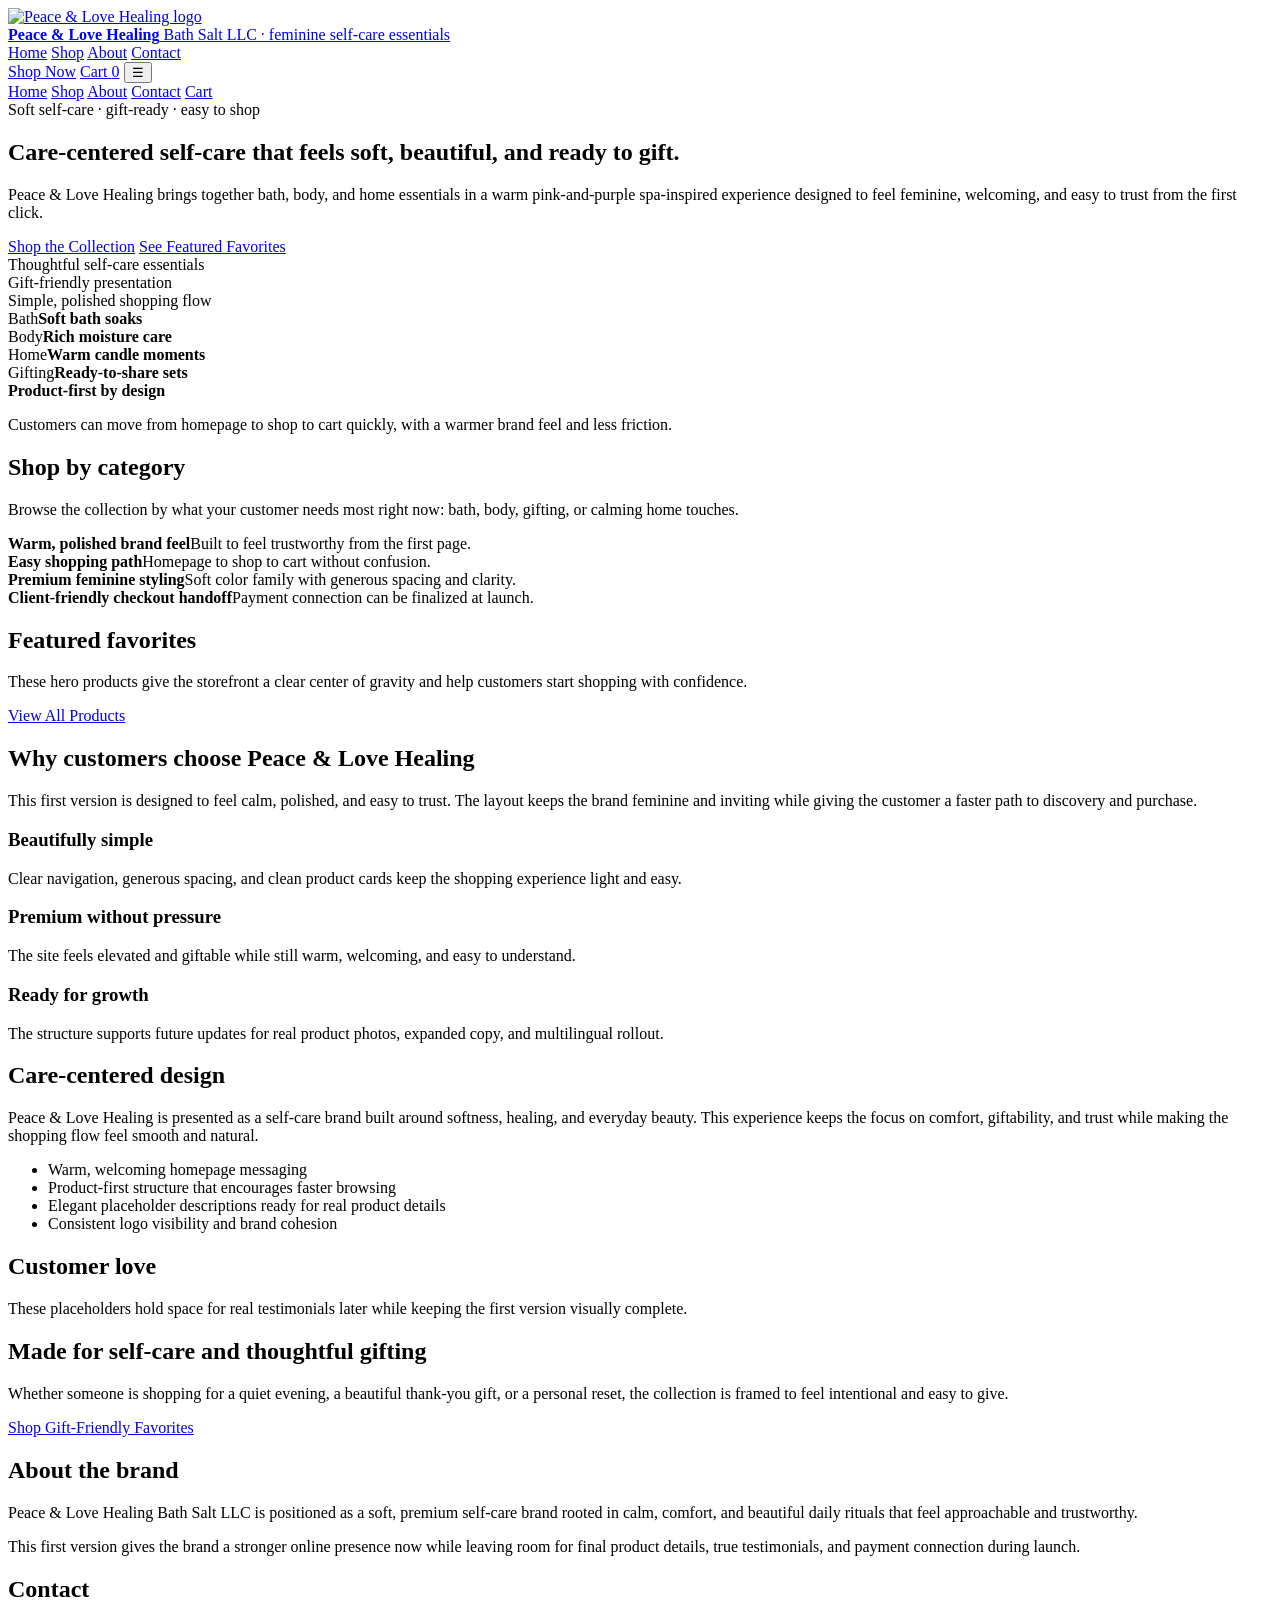
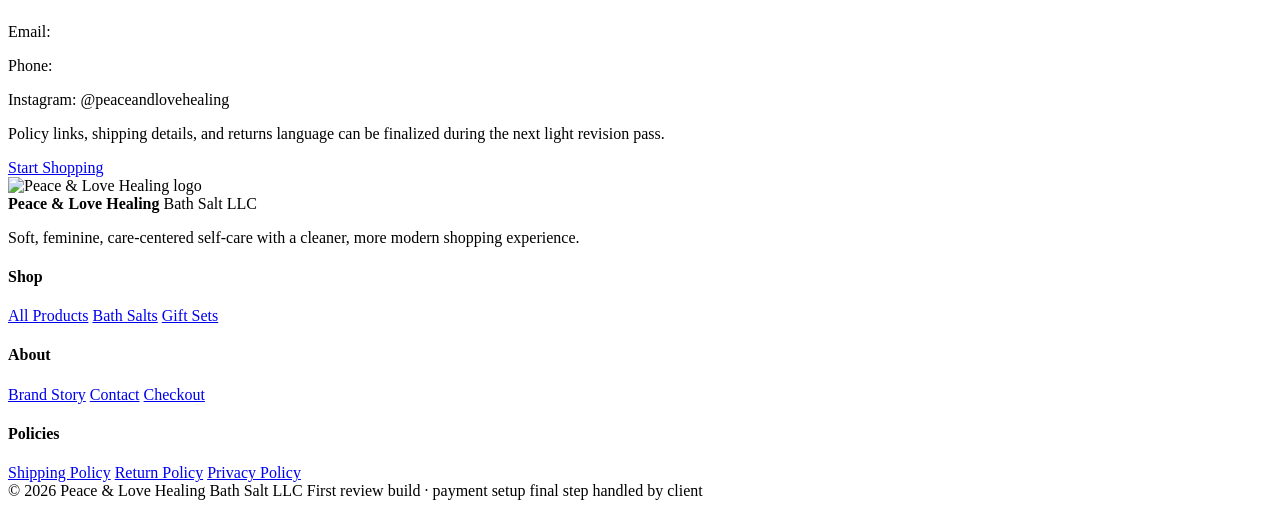
==== index.html @ 754fb855 "Add files via upload" ====
<!DOCTYPE html>
<html lang="en">
<head>
  <meta charset="UTF-8" />
  <meta name="viewport" content="width=device-width, initial-scale=1.0" />
  <title>Peace & Love Healing Bath Salt LLC</title>
  <meta name="description" content="Peace & Love Healing Bath Salt LLC offers soft, feminine self-care essentials with a premium spa-inspired shopping experience." />
  <link rel="stylesheet" href="assets/styles.css" />
</head>
<body>
  <header class="site-header">
    <div class="container">
      <div class="nav-row">
        <a class="brand" href="index.html" aria-label="Peace & Love Healing home">
          <div class="brand-mark"><img src="assets/logo.svg" alt="Peace & Love Healing logo" /></div>
          <div class="brand-copy">
            <strong>Peace & Love Healing</strong>
            <span>Bath Salt LLC · feminine self-care essentials</span>
          </div>
        </a>
        <nav class="main-nav" aria-label="Primary">
          <a class="active" href="index.html">Home</a>
          <a href="shop.html">Shop</a>
          <a href="#about">About</a>
          <a href="#contact">Contact</a>
        </nav>
        <div class="header-actions">
          <a class="btn btn-secondary" href="shop.html">Shop Now</a>
          <a class="btn btn-primary cart-pill" href="cart.html">Cart <span class="cart-count" data-cart-count>0</span></a>
          <button class="mobile-nav-toggle" data-mobile-toggle aria-label="Open menu">☰</button>
        </div>
      </div>
      <div class="mobile-sheet" data-mobile-sheet>
        <a href="index.html">Home</a>
        <a href="shop.html">Shop</a>
        <a href="#about">About</a>
        <a href="#contact">Contact</a>
        <a href="cart.html">Cart</a>
      </div>
    </div>
  </header>

  <main>
    <section class="hero">
      <div class="container hero-shell">
        <div class="hero-copy">
          <div class="eyebrow">Soft self-care · gift-ready · easy to shop</div>
          <h1>Care-centered self-care that feels soft, beautiful, and ready to gift.</h1>
          <p class="lead">Peace & Love Healing brings together bath, body, and home essentials in a warm pink-and-purple spa-inspired experience designed to feel feminine, welcoming, and easy to trust from the first click.</p>
          <div class="hero-actions">
            <a class="btn btn-primary" href="shop.html">Shop the Collection</a>
            <a class="btn btn-secondary" href="#featured">See Featured Favorites</a>
          </div>
          <div class="trust-row">
            <div class="trust-chip">Thoughtful self-care essentials</div>
            <div class="trust-chip">Gift-friendly presentation</div>
            <div class="trust-chip">Simple, polished shopping flow</div>
          </div>
        </div>
        <div class="hero-card">
          <div class="hero-visual">
            <div class="hero-grid">
              <div class="hero-mini"><span>Bath</span><strong>Soft bath soaks</strong></div>
              <div class="hero-mini"><span>Body</span><strong>Rich moisture care</strong></div>
              <div class="hero-mini"><span>Home</span><strong>Warm candle moments</strong></div>
              <div class="hero-mini"><span>Gifting</span><strong>Ready-to-share sets</strong></div>
            </div>
            <div class="floating-card">
              <strong>Product-first by design</strong>
              <p>Customers can move from homepage to shop to cart quickly, with a warmer brand feel and less friction.</p>
            </div>
          </div>
        </div>
      </div>
    </section>

    <section class="section">
      <div class="container">
        <div class="section-head">
          <div>
            <h2>Shop by category</h2>
            <p>Browse the collection by what your customer needs most right now: bath, body, gifting, or calming home touches.</p>
          </div>
        </div>
        <div class="category-grid" data-category-grid></div>
      </div>
    </section>

    <section class="strip">
      <div class="container strip-shell">
        <div class="strip-item"><strong>Warm, polished brand feel</strong><span>Built to feel trustworthy from the first page.</span></div>
        <div class="strip-item"><strong>Easy shopping path</strong><span>Homepage to shop to cart without confusion.</span></div>
        <div class="strip-item"><strong>Premium feminine styling</strong><span>Soft color family with generous spacing and clarity.</span></div>
        <div class="strip-item"><strong>Client-friendly checkout handoff</strong><span>Payment connection can be finalized at launch.</span></div>
      </div>
    </section>

    <section class="section" id="featured">
      <div class="container">
        <div class="section-head">
          <div>
            <h2>Featured favorites</h2>
            <p>These hero products give the storefront a clear center of gravity and help customers start shopping with confidence.</p>
          </div>
          <a class="btn btn-secondary" href="shop.html">View All Products</a>
        </div>
        <div class="product-grid" data-featured-products></div>
      </div>
    </section>

    <section class="section">
      <div class="container info-grid">
        <article class="panel card">
          <h2>Why customers choose Peace & Love Healing</h2>
          <p>This first version is designed to feel calm, polished, and easy to trust. The layout keeps the brand feminine and inviting while giving the customer a faster path to discovery and purchase.</p>
          <div class="value-grid">
            <div class="value-card card">
              <h3>Beautifully simple</h3>
              <p>Clear navigation, generous spacing, and clean product cards keep the shopping experience light and easy.</p>
            </div>
            <div class="value-card card">
              <h3>Premium without pressure</h3>
              <p>The site feels elevated and giftable while still warm, welcoming, and easy to understand.</p>
            </div>
            <div class="value-card card">
              <h3>Ready for growth</h3>
              <p>The structure supports future updates for real product photos, expanded copy, and multilingual rollout.</p>
            </div>
          </div>
        </article>
        <article class="panel card" id="about">
          <h2>Care-centered design</h2>
          <p>Peace & Love Healing is presented as a self-care brand built around softness, healing, and everyday beauty. This experience keeps the focus on comfort, giftability, and trust while making the shopping flow feel smooth and natural.</p>
          <ul class="list-clean">
            <li>Warm, welcoming homepage messaging</li>
            <li>Product-first structure that encourages faster browsing</li>
            <li>Elegant placeholder descriptions ready for real product details</li>
            <li>Consistent logo visibility and brand cohesion</li>
          </ul>
        </article>
      </div>
    </section>

    <section class="section">
      <div class="container">
        <div class="section-head">
          <div>
            <h2>Customer love</h2>
            <p>These placeholders hold space for real testimonials later while keeping the first version visually complete.</p>
          </div>
        </div>
        <div class="testimonial-grid" data-testimonials></div>
      </div>
    </section>

    <section class="section">
      <div class="container">
        <div class="gift-banner">
          <div>
            <h2>Made for self-care and thoughtful gifting</h2>
            <p class="footer-note">Whether someone is shopping for a quiet evening, a beautiful thank-you gift, or a personal reset, the collection is framed to feel intentional and easy to give.</p>
          </div>
          <a class="btn btn-primary" href="shop.html">Shop Gift-Friendly Favorites</a>
        </div>
      </div>
    </section>

    <section class="section" id="contact">
      <div class="container info-grid">
        <article class="panel card">
          <h2>About the brand</h2>
          <p>Peace & Love Healing Bath Salt LLC is positioned as a soft, premium self-care brand rooted in calm, comfort, and beautiful daily rituals that feel approachable and trustworthy.</p>
          <p>This first version gives the brand a stronger online presence now while leaving room for final product details, true testimonials, and payment connection during launch.</p>
        </article>
        <article class="panel card">
          <h2>Contact</h2>
          <p>Email: <span data-brand-email></span></p>
          <p>Phone: <span data-brand-phone></span></p>
          <p>Instagram: @peaceandlovehealing</p>
          <p class="policy-note">Policy links, shipping details, and returns language can be finalized during the next light revision pass.</p>
          <a class="btn btn-primary" href="shop.html">Start Shopping</a>
        </article>
      </div>
    </section>
  </main>

  <footer class="footer">
    <div class="container">
      <div class="footer-grid">
        <div class="brand-wrap">
          <div class="brand" style="margin-bottom:14px;">
            <div class="brand-mark"><img src="assets/logo.svg" alt="Peace & Love Healing logo" /></div>
            <div class="brand-copy">
              <strong>Peace & Love Healing</strong>
              <span>Bath Salt LLC</span>
            </div>
          </div>
          <p class="footer-note">Soft, feminine, care-centered self-care with a cleaner, more modern shopping experience.</p>
        </div>
        <div>
          <h4>Shop</h4>
          <a href="shop.html">All Products</a>
          <a href="shop.html?category=bath-salts">Bath Salts</a>
          <a href="shop.html?category=gift-sets">Gift Sets</a>
        </div>
        <div>
          <h4>About</h4>
          <a href="#about">Brand Story</a>
          <a href="#contact">Contact</a>
          <a href="checkout.html">Checkout</a>
        </div>
        <div>
          <h4>Policies</h4>
          <a href="#">Shipping Policy</a>
          <a href="#">Return Policy</a>
          <a href="#">Privacy Policy</a>
        </div>
      </div>
      <div class="footer-bottom">
        <span>© 2026 Peace & Love Healing Bath Salt LLC</span>
        <span>First review build · payment setup final step handled by client</span>
      </div>
    </div>
  </footer>

  <script src="assets/data.js"></script>
  <script src="assets/app.js"></script>
</body>
</html>
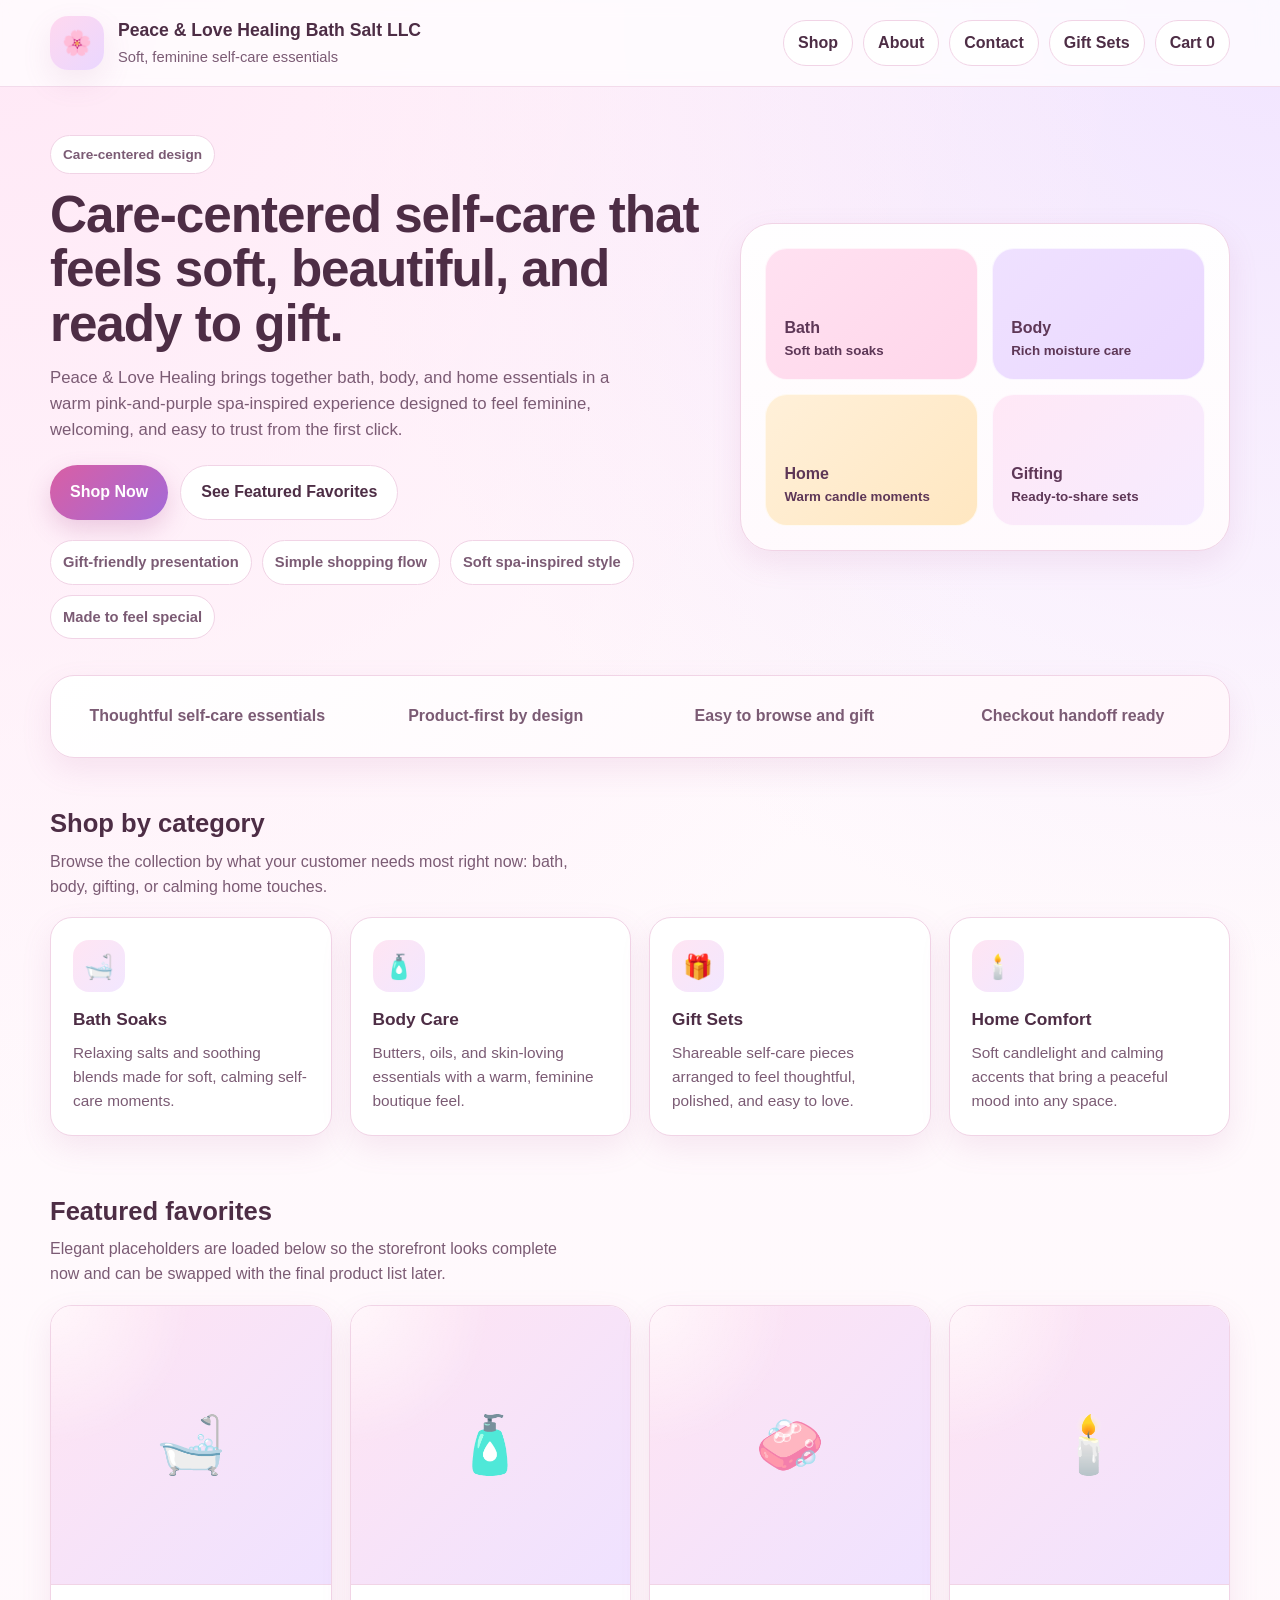
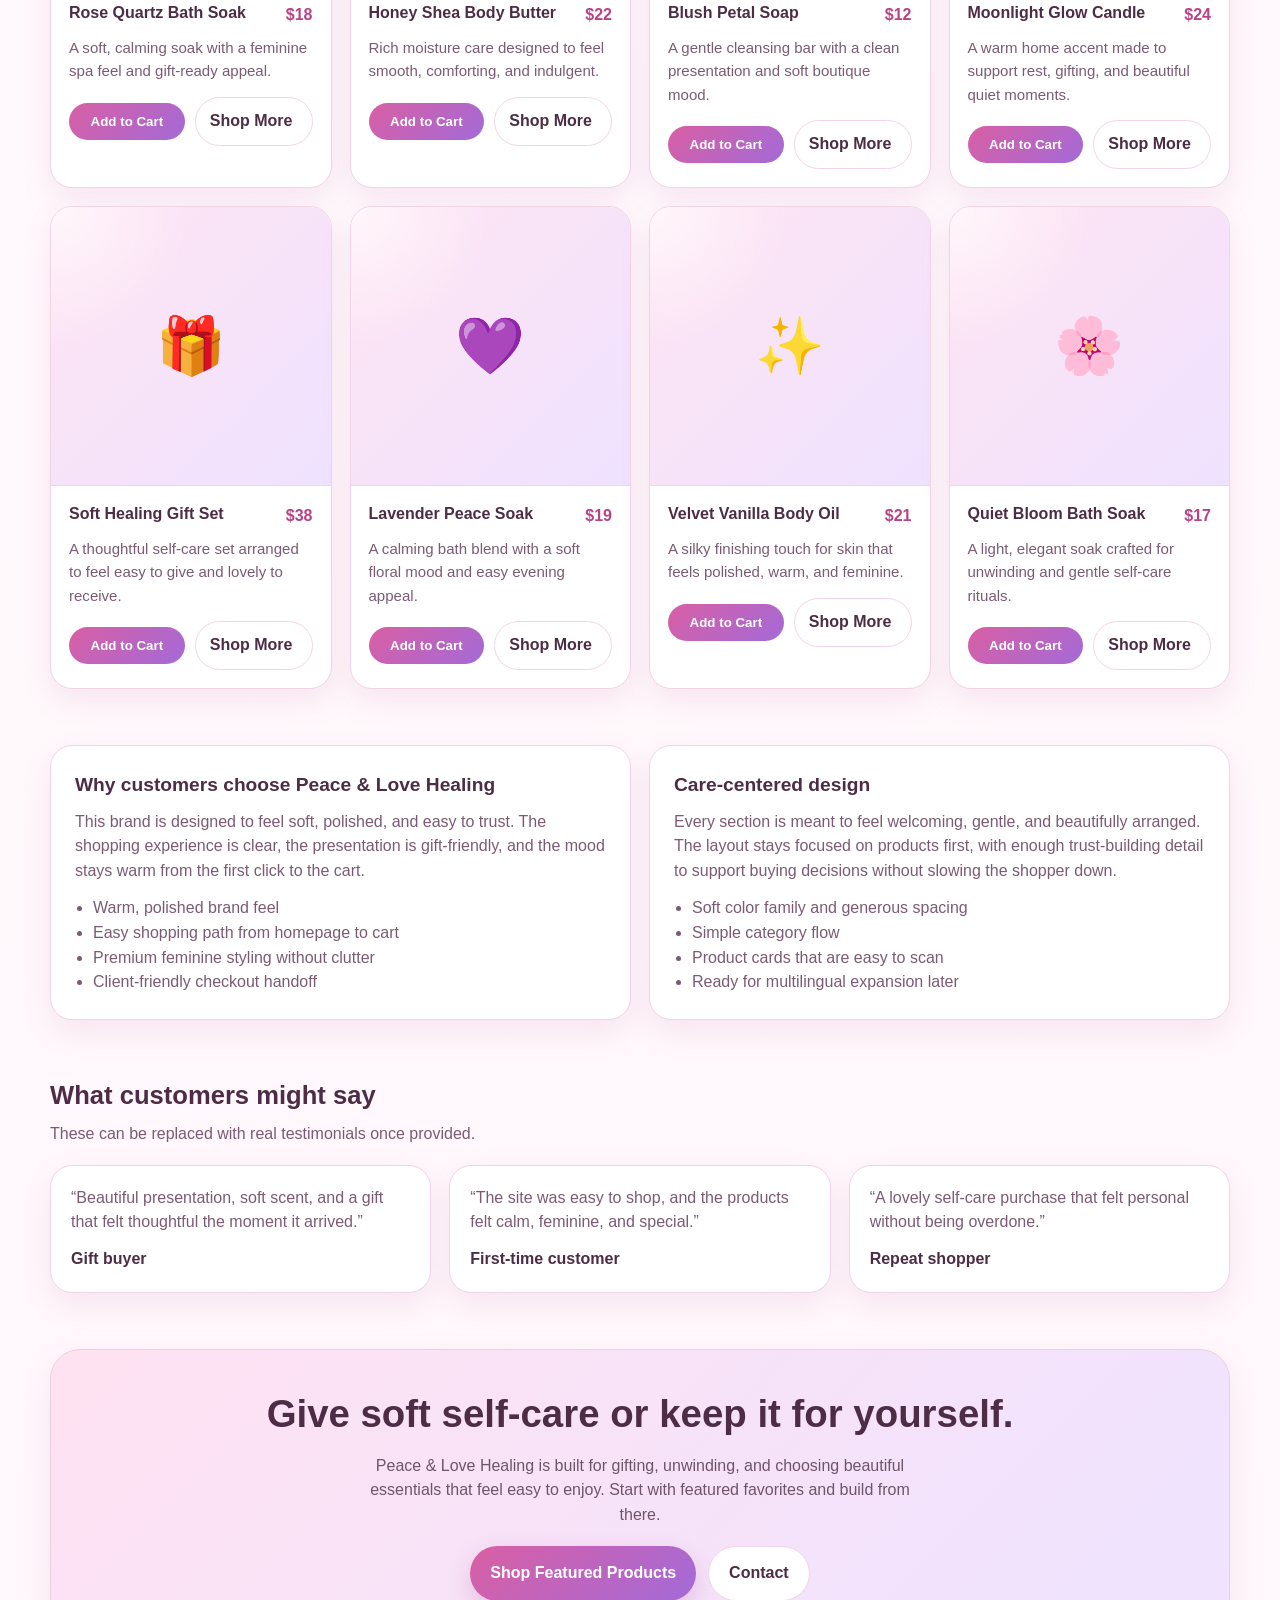
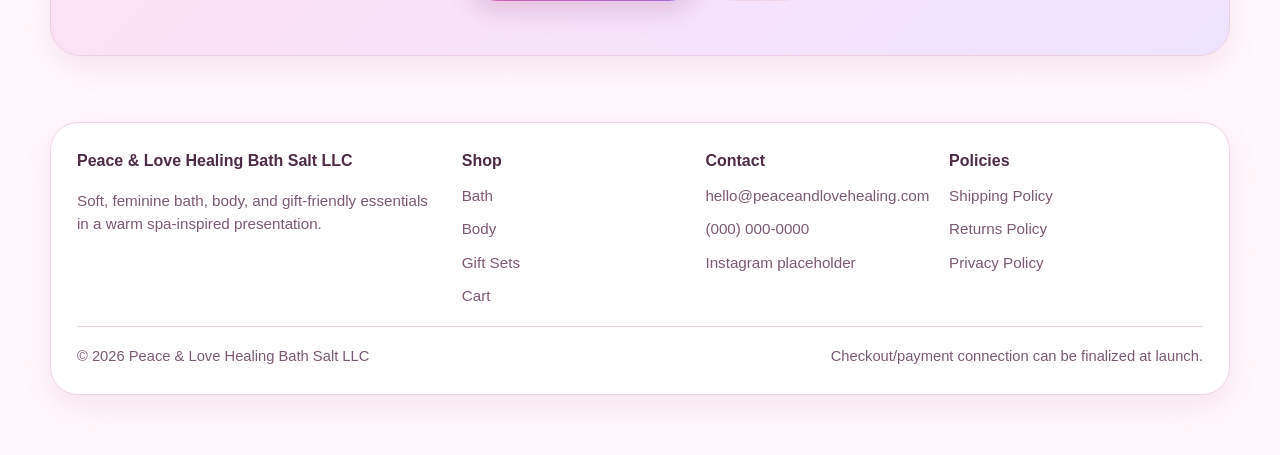
==== commit d82dc497: "Update index.html" ====
--- a/index.html
+++ b/index.html
@@ -4,77 +4,650 @@
   <meta charset="UTF-8" />
   <meta name="viewport" content="width=device-width, initial-scale=1.0" />
   <title>Peace & Love Healing Bath Salt LLC</title>
-  <meta name="description" content="Peace & Love Healing Bath Salt LLC offers soft, feminine self-care essentials with a premium spa-inspired shopping experience." />
-  <link rel="stylesheet" href="assets/styles.css" />
+  <style>
+    :root{
+      --bg:#fff7fb;
+      --bg-soft:#fff0f8;
+      --card:#ffffff;
+      --text:#4d2d45;
+      --muted:#7b5b74;
+      --primary:#d95fa4;
+      --primary-dark:#b84284;
+      --accent:#a36ad8;
+      --border:#f1d4e6;
+      --shadow:0 12px 30px rgba(183, 96, 156, .12);
+      --radius:22px;
+      --max:1180px;
+    }
+
+    *{box-sizing:border-box}
+    html{scroll-behavior:smooth}
+    body{
+      margin:0;
+      font-family:Arial, Helvetica, sans-serif;
+      color:var(--text);
+      background:
+        radial-gradient(circle at top left, #ffe8f6 0, transparent 30%),
+        radial-gradient(circle at top right, #f1e4ff 0, transparent 25%),
+        linear-gradient(180deg, #fffafd 0%, #fff7fb 100%);
+      line-height:1.55;
+    }
+
+    a{text-decoration:none;color:inherit}
+    img{max-width:100%;display:block}
+
+    .container{
+      width:min(var(--max), calc(100% - 32px));
+      margin:0 auto;
+    }
+
+    .topbar{
+      background:rgba(255,255,255,.72);
+      backdrop-filter:blur(10px);
+      border-bottom:1px solid rgba(241,212,230,.8);
+      position:sticky;
+      top:0;
+      z-index:50;
+    }
+
+    .nav{
+      display:flex;
+      align-items:center;
+      justify-content:space-between;
+      gap:16px;
+      padding:16px 0;
+    }
+
+    .brand{
+      display:flex;
+      align-items:center;
+      gap:14px;
+      min-width:0;
+    }
+
+    .brand-mark{
+      width:54px;
+      height:54px;
+      border-radius:18px;
+      background:linear-gradient(135deg, #ffd8ef, #ead7ff);
+      display:grid;
+      place-items:center;
+      box-shadow:var(--shadow);
+      font-size:24px;
+    }
+
+    .brand-text{
+      min-width:0;
+    }
+
+    .brand-title{
+      margin:0;
+      font-size:1.1rem;
+      font-weight:700;
+    }
+
+    .brand-sub{
+      margin:2px 0 0;
+      color:var(--muted);
+      font-size:.92rem;
+    }
+
+    .nav-links{
+      display:flex;
+      align-items:center;
+      gap:10px;
+      flex-wrap:wrap;
+    }
+
+    .nav-links a, .cart-pill{
+      padding:10px 14px;
+      border-radius:999px;
+      background:#fff;
+      border:1px solid var(--border);
+      font-weight:600;
+      color:var(--text);
+    }
+
+    .cart-pill{
+      background:linear-gradient(135deg, #ffe6f4, #f2e7ff);
+      border-color:#e8c6dd;
+    }
+
+    .hero{
+      padding:48px 0 18px;
+    }
+
+    .hero-grid{
+      display:grid;
+      grid-template-columns:1.15fr .85fr;
+      gap:28px;
+      align-items:center;
+    }
+
+    .eyebrow{
+      display:inline-block;
+      padding:8px 12px;
+      border-radius:999px;
+      background:#fff;
+      border:1px solid var(--border);
+      color:var(--muted);
+      font-weight:700;
+      font-size:.85rem;
+      margin-bottom:14px;
+    }
+
+    h1{
+      margin:0 0 14px;
+      font-size:clamp(2rem, 4vw, 4rem);
+      line-height:1.06;
+      letter-spacing:-.02em;
+    }
+
+    .hero p{
+      margin:0 0 22px;
+      font-size:1.05rem;
+      color:var(--muted);
+      max-width:60ch;
+    }
+
+    .cta-row{
+      display:flex;
+      gap:12px;
+      flex-wrap:wrap;
+      margin-bottom:20px;
+    }
+
+    .btn{
+      display:inline-flex;
+      align-items:center;
+      justify-content:center;
+      gap:8px;
+      padding:14px 20px;
+      border-radius:999px;
+      font-weight:700;
+      cursor:pointer;
+      border:none;
+    }
+
+    .btn-primary{
+      background:linear-gradient(135deg, var(--primary), var(--accent));
+      color:#fff;
+      box-shadow:0 10px 24px rgba(175, 81, 145, .24);
+    }
+
+    .btn-secondary{
+      background:#fff;
+      border:1px solid var(--border);
+      color:var(--text);
+    }
+
+    .trust-row{
+      display:flex;
+      gap:10px;
+      flex-wrap:wrap;
+    }
+
+    .trust-chip{
+      background:#fff;
+      border:1px solid var(--border);
+      color:var(--muted);
+      padding:10px 12px;
+      border-radius:999px;
+      font-size:.92rem;
+      font-weight:600;
+    }
+
+    .hero-card{
+      background:linear-gradient(180deg, rgba(255,255,255,.96), rgba(255,250,253,.96));
+      border:1px solid var(--border);
+      border-radius:32px;
+      box-shadow:var(--shadow);
+      padding:24px;
+    }
+
+    .mini-grid{
+      display:grid;
+      grid-template-columns:1fr 1fr;
+      gap:14px;
+    }
+
+    .mini-tile{
+      border-radius:22px;
+      padding:18px;
+      min-height:132px;
+      display:flex;
+      flex-direction:column;
+      justify-content:flex-end;
+      color:#5e3757;
+      font-weight:700;
+      border:1px solid rgba(255,255,255,.7);
+    }
+
+    .tile-1{background:linear-gradient(135deg, #ffe1f1, #ffd6ea)}
+    .tile-2{background:linear-gradient(135deg, #efe1ff, #ead8ff)}
+    .tile-3{background:linear-gradient(135deg, #fff0d9, #ffe7c1)}
+    .tile-4{background:linear-gradient(135deg, #ffe8f6, #f6ebff)}
+
+    section{
+      padding:28px 0;
+    }
+
+    .section-head{
+      display:flex;
+      align-items:end;
+      justify-content:space-between;
+      gap:16px;
+      margin-bottom:18px;
+    }
+
+    .section-head h2{
+      margin:0;
+      font-size:clamp(1.5rem, 2vw, 2.15rem);
+    }
+
+    .section-head p{
+      margin:6px 0 0;
+      color:var(--muted);
+      max-width:60ch;
+    }
+
+    .category-grid,
+    .product-grid,
+    .testimonial-grid,
+    .footer-grid{
+      display:grid;
+      gap:18px;
+    }
+
+    .category-grid{
+      grid-template-columns:repeat(4,1fr);
+    }
+
+    .cat-card,
+    .product-card,
+    .info-card,
+    .testimonial{
+      background:var(--card);
+      border:1px solid var(--border);
+      border-radius:var(--radius);
+      box-shadow:var(--shadow);
+    }
+
+    .cat-card{
+      padding:22px;
+    }
+
+    .cat-icon{
+      width:52px;
+      height:52px;
+      display:grid;
+      place-items:center;
+      border-radius:16px;
+      margin-bottom:14px;
+      font-size:24px;
+      background:linear-gradient(135deg, #ffe5f3, #f2e7ff);
+    }
+
+    .cat-card h3{
+      margin:0 0 8px;
+      font-size:1.08rem;
+    }
+
+    .cat-card p{
+      margin:0;
+      color:var(--muted);
+      font-size:.96rem;
+    }
+
+    .product-grid{
+      grid-template-columns:repeat(4,1fr);
+    }
+
+    .product-card{
+      overflow:hidden;
+    }
+
+    .product-image{
+      aspect-ratio:1/1;
+      display:grid;
+      place-items:center;
+      font-size:56px;
+      background:
+        radial-gradient(circle at top left, rgba(255,255,255,.7), transparent 35%),
+        linear-gradient(135deg, #ffe4f2, #efe2ff);
+      border-bottom:1px solid var(--border);
+    }
+
+    .product-body{
+      padding:18px;
+    }
+
+    .product-meta{
+      display:flex;
+      justify-content:space-between;
+      gap:10px;
+      align-items:start;
+      margin-bottom:8px;
+    }
+
+    .product-title{
+      margin:0;
+      font-size:1rem;
+      line-height:1.3;
+    }
+
+    .price{
+      font-weight:800;
+      color:var(--primary-dark);
+      white-space:nowrap;
+    }
+
+    .product-desc{
+      margin:0 0 14px;
+      color:var(--muted);
+      font-size:.94rem;
+      min-height:44px;
+    }
+
+    .product-actions{
+      display:flex;
+      gap:10px;
+      align-items:center;
+    }
+
+    .mini-btn{
+      flex:1;
+      border:none;
+      border-radius:999px;
+      padding:11px 14px;
+      font-weight:700;
+      cursor:pointer;
+    }
+
+    .mini-btn.primary{
+      background:linear-gradient(135deg, var(--primary), var(--accent));
+      color:#fff;
+    }
+
+    .mini-btn.ghost{
+      background:#fff;
+      border:1px solid var(--border);
+      color:var(--text);
+    }
+
+    .strip{
+      padding:18px 0;
+    }
+
+    .strip-box{
+      background:linear-gradient(135deg, #fff, #fff6fb);
+      border:1px solid var(--border);
+      border-radius:24px;
+      padding:18px;
+      display:grid;
+      grid-template-columns:repeat(4,1fr);
+      gap:12px;
+      box-shadow:var(--shadow);
+    }
+
+    .strip-item{
+      text-align:center;
+      color:var(--muted);
+      font-weight:700;
+      padding:10px;
+    }
+
+    .two-col{
+      display:grid;
+      grid-template-columns:1fr 1fr;
+      gap:18px;
+    }
+
+    .info-card{
+      padding:24px;
+    }
+
+    .info-card h3{
+      margin:0 0 10px;
+      font-size:1.2rem;
+    }
+
+    .info-card p{
+      margin:0 0 12px;
+      color:var(--muted);
+    }
+
+    .info-card ul{
+      margin:0;
+      padding-left:18px;
+      color:var(--muted);
+    }
+
+    .testimonial-grid{
+      grid-template-columns:repeat(3,1fr);
+    }
+
+    .testimonial{
+      padding:20px;
+    }
+
+    .testimonial p{
+      margin:0 0 12px;
+      color:var(--muted);
+    }
+
+    .testimonial strong{
+      display:block;
+    }
+
+    .final-cta{
+      background:linear-gradient(135deg, #ffe2f2, #eee3ff);
+      border:1px solid #edcfe3;
+      border-radius:30px;
+      box-shadow:var(--shadow);
+      padding:34px 24px;
+      text-align:center;
+    }
+
+    .final-cta h2{
+      margin:0 0 10px;
+      font-size:clamp(1.7rem, 3vw, 2.6rem);
+    }
+
+    .final-cta p{
+      margin:0 auto 18px;
+      max-width:62ch;
+      color:#6e5568;
+    }
+
+    footer{
+      padding:38px 0 60px;
+    }
+
+    .footer-box{
+      background:#fff;
+      border:1px solid var(--border);
+      border-radius:28px;
+      box-shadow:var(--shadow);
+      padding:26px;
+    }
+
+    .footer-grid{
+      grid-template-columns:1.3fr .8fr .8fr .9fr;
+    }
+
+    .footer-box h4{
+      margin:0 0 10px;
+      font-size:1rem;
+    }
+
+    .footer-box p,
+    .footer-box a{
+      color:var(--muted);
+      font-size:.95rem;
+    }
+
+    .footer-links{
+      display:flex;
+      flex-direction:column;
+      gap:10px;
+    }
+
+    .copyright{
+      margin-top:18px;
+      padding-top:18px;
+      border-top:1px solid var(--border);
+      color:var(--muted);
+      font-size:.92rem;
+      display:flex;
+      justify-content:space-between;
+      gap:12px;
+      flex-wrap:wrap;
+    }
+
+    .cart-toast{
+      position:fixed;
+      right:16px;
+      bottom:16px;
+      background:#4d2d45;
+      color:#fff;
+      padding:14px 18px;
+      border-radius:16px;
+      box-shadow:0 10px 24px rgba(0,0,0,.18);
+      opacity:0;
+      transform:translateY(10px);
+      pointer-events:none;
+      transition:.25s ease;
+      z-index:100;
+    }
+
+    .cart-toast.show{
+      opacity:1;
+      transform:translateY(0);
+    }
+
+    @media (max-width: 980px){
+      .hero-grid,
+      .two-col,
+      .footer-grid{
+        grid-template-columns:1fr;
+      }
+
+      .category-grid{
+        grid-template-columns:repeat(2,1fr);
+      }
+
+      .product-grid{
+        grid-template-columns:repeat(2,1fr);
+      }
+
+      .testimonial-grid{
+        grid-template-columns:1fr;
+      }
+
+      .strip-box{
+        grid-template-columns:repeat(2,1fr);
+      }
+    }
+
+    @media (max-width: 640px){
+      .nav{
+        align-items:flex-start;
+        flex-direction:column;
+      }
+
+      .nav-links{
+        width:100%;
+      }
+
+      .nav-links a, .cart-pill{
+        text-align:center;
+      }
+
+      .category-grid,
+      .product-grid,
+      .strip-box,
+      .mini-grid{
+        grid-template-columns:1fr;
+      }
+
+      .hero{
+        padding-top:28px;
+      }
+
+      .container{
+        width:min(var(--max), calc(100% - 20px));
+      }
+    }
+  </style>
 </head>
 <body>
-  <header class="site-header">
-    <div class="container">
-      <div class="nav-row">
-        <a class="brand" href="index.html" aria-label="Peace & Love Healing home">
-          <div class="brand-mark"><img src="assets/logo.svg" alt="Peace & Love Healing logo" /></div>
-          <div class="brand-copy">
-            <strong>Peace & Love Healing</strong>
-            <span>Bath Salt LLC · feminine self-care essentials</span>
-          </div>
-        </a>
-        <nav class="main-nav" aria-label="Primary">
-          <a class="active" href="index.html">Home</a>
-          <a href="shop.html">Shop</a>
-          <a href="#about">About</a>
-          <a href="#contact">Contact</a>
-        </nav>
-        <div class="header-actions">
-          <a class="btn btn-secondary" href="shop.html">Shop Now</a>
-          <a class="btn btn-primary cart-pill" href="cart.html">Cart <span class="cart-count" data-cart-count>0</span></a>
-          <button class="mobile-nav-toggle" data-mobile-toggle aria-label="Open menu">☰</button>
+  <div class="topbar">
+    <div class="container nav">
+      <div class="brand">
+        <div class="brand-mark">🌸</div>
+        <div class="brand-text">
+          <p class="brand-title">Peace &amp; Love Healing Bath Salt LLC</p>
+          <p class="brand-sub">Soft, feminine self-care essentials</p>
         </div>
       </div>
-      <div class="mobile-sheet" data-mobile-sheet>
-        <a href="index.html">Home</a>
-        <a href="shop.html">Shop</a>
+
+      <div class="nav-links">
+        <a href="#shop">Shop</a>
         <a href="#about">About</a>
         <a href="#contact">Contact</a>
-        <a href="cart.html">Cart</a>
+        <a href="#gifting">Gift Sets</a>
+        <a class="cart-pill" href="cart.html">Cart <span id="cartCount">0</span></a>
       </div>
     </div>
-  </header>
+  </div>
 
   <main>
     <section class="hero">
-      <div class="container hero-shell">
-        <div class="hero-copy">
-          <div class="eyebrow">Soft self-care · gift-ready · easy to shop</div>
+      <div class="container hero-grid">
+        <div>
+          <span class="eyebrow">Care-centered design</span>
           <h1>Care-centered self-care that feels soft, beautiful, and ready to gift.</h1>
-          <p class="lead">Peace & Love Healing brings together bath, body, and home essentials in a warm pink-and-purple spa-inspired experience designed to feel feminine, welcoming, and easy to trust from the first click.</p>
-          <div class="hero-actions">
-            <a class="btn btn-primary" href="shop.html">Shop the Collection</a>
+          <p>
+            Peace &amp; Love Healing brings together bath, body, and home essentials in a warm pink-and-purple spa-inspired experience designed to feel feminine, welcoming, and easy to trust from the first click.
+          </p>
+
+          <div class="cta-row">
+            <a class="btn btn-primary" href="#shop">Shop Now</a>
             <a class="btn btn-secondary" href="#featured">See Featured Favorites</a>
           </div>
+
           <div class="trust-row">
-            <div class="trust-chip">Thoughtful self-care essentials</div>
-            <div class="trust-chip">Gift-friendly presentation</div>
-            <div class="trust-chip">Simple, polished shopping flow</div>
-          </div>
-        </div>
+            <span class="trust-chip">Gift-friendly presentation</span>
+            <span class="trust-chip">Simple shopping flow</span>
+            <span class="trust-chip">Soft spa-inspired style</span>
+            <span class="trust-chip">Made to feel special</span>
+          </div>
+        </div>
+
         <div class="hero-card">
-          <div class="hero-visual">
-            <div class="hero-grid">
-              <div class="hero-mini"><span>Bath</span><strong>Soft bath soaks</strong></div>
-              <div class="hero-mini"><span>Body</span><strong>Rich moisture care</strong></div>
-              <div class="hero-mini"><span>Home</span><strong>Warm candle moments</strong></div>
-              <div class="hero-mini"><span>Gifting</span><strong>Ready-to-share sets</strong></div>
-            </div>
-            <div class="floating-card">
-              <strong>Product-first by design</strong>
-              <p>Customers can move from homepage to shop to cart quickly, with a warmer brand feel and less friction.</p>
-            </div>
+          <div class="mini-grid">
+            <div class="mini-tile tile-1">Bath<br><small>Soft bath soaks</small></div>
+            <div class="mini-tile tile-2">Body<br><small>Rich moisture care</small></div>
+            <div class="mini-tile tile-3">Home<br><small>Warm candle moments</small></div>
+            <div class="mini-tile tile-4">Gifting<br><small>Ready-to-share sets</small></div>
           </div>
         </div>
       </div>
     </section>
 
-    <section class="section">
+    <section class="strip">
+      <div class="container">
+        <div class="strip-box">
+          <div class="strip-item">Thoughtful self-care essentials</div>
+          <div class="strip-item">Product-first by design</div>
+          <div class="strip-item">Easy to browse and gift</div>
+          <div class="strip-item">Checkout handoff ready</div>
+        </div>
+      </div>
+    </section>
+
+    <section id="shop">
       <div class="container">
         <div class="section-head">
           <div>
@@ -82,148 +655,292 @@
             <p>Browse the collection by what your customer needs most right now: bath, body, gifting, or calming home touches.</p>
           </div>
         </div>
-        <div class="category-grid" data-category-grid></div>
+
+        <div class="category-grid">
+          <div class="cat-card">
+            <div class="cat-icon">🛁</div>
+            <h3>Bath Soaks</h3>
+            <p>Relaxing salts and soothing blends made for soft, calming self-care moments.</p>
+          </div>
+          <div class="cat-card">
+            <div class="cat-icon">🧴</div>
+            <h3>Body Care</h3>
+            <p>Butters, oils, and skin-loving essentials with a warm, feminine boutique feel.</p>
+          </div>
+          <div class="cat-card" id="gifting">
+            <div class="cat-icon">🎁</div>
+            <h3>Gift Sets</h3>
+            <p>Shareable self-care pieces arranged to feel thoughtful, polished, and easy to love.</p>
+          </div>
+          <div class="cat-card">
+            <div class="cat-icon">🕯️</div>
+            <h3>Home Comfort</h3>
+            <p>Soft candlelight and calming accents that bring a peaceful mood into any space.</p>
+          </div>
+        </div>
       </div>
     </section>
 
-    <section class="strip">
-      <div class="container strip-shell">
-        <div class="strip-item"><strong>Warm, polished brand feel</strong><span>Built to feel trustworthy from the first page.</span></div>
-        <div class="strip-item"><strong>Easy shopping path</strong><span>Homepage to shop to cart without confusion.</span></div>
-        <div class="strip-item"><strong>Premium feminine styling</strong><span>Soft color family with generous spacing and clarity.</span></div>
-        <div class="strip-item"><strong>Client-friendly checkout handoff</strong><span>Payment connection can be finalized at launch.</span></div>
-      </div>
-    </section>
-
-    <section class="section" id="featured">
+    <section id="featured">
       <div class="container">
         <div class="section-head">
           <div>
             <h2>Featured favorites</h2>
-            <p>These hero products give the storefront a clear center of gravity and help customers start shopping with confidence.</p>
-          </div>
-          <a class="btn btn-secondary" href="shop.html">View All Products</a>
-        </div>
-        <div class="product-grid" data-featured-products></div>
+            <p>Elegant placeholders are loaded below so the storefront looks complete now and can be swapped with the final product list later.</p>
+          </div>
+        </div>
+
+        <div class="product-grid" id="productGrid"></div>
       </div>
     </section>
 
-    <section class="section">
-      <div class="container info-grid">
-        <article class="panel card">
-          <h2>Why customers choose Peace & Love Healing</h2>
-          <p>This first version is designed to feel calm, polished, and easy to trust. The layout keeps the brand feminine and inviting while giving the customer a faster path to discovery and purchase.</p>
-          <div class="value-grid">
-            <div class="value-card card">
-              <h3>Beautifully simple</h3>
-              <p>Clear navigation, generous spacing, and clean product cards keep the shopping experience light and easy.</p>
-            </div>
-            <div class="value-card card">
-              <h3>Premium without pressure</h3>
-              <p>The site feels elevated and giftable while still warm, welcoming, and easy to understand.</p>
-            </div>
-            <div class="value-card card">
-              <h3>Ready for growth</h3>
-              <p>The structure supports future updates for real product photos, expanded copy, and multilingual rollout.</p>
-            </div>
-          </div>
-        </article>
-        <article class="panel card" id="about">
-          <h2>Care-centered design</h2>
-          <p>Peace & Love Healing is presented as a self-care brand built around softness, healing, and everyday beauty. This experience keeps the focus on comfort, giftability, and trust while making the shopping flow feel smooth and natural.</p>
-          <ul class="list-clean">
-            <li>Warm, welcoming homepage messaging</li>
-            <li>Product-first structure that encourages faster browsing</li>
-            <li>Elegant placeholder descriptions ready for real product details</li>
-            <li>Consistent logo visibility and brand cohesion</li>
+    <section>
+      <div class="container two-col">
+        <div class="info-card" id="about">
+          <h3>Why customers choose Peace &amp; Love Healing</h3>
+          <p>
+            This brand is designed to feel soft, polished, and easy to trust. The shopping experience is clear, the presentation is gift-friendly, and the mood stays warm from the first click to the cart.
+          </p>
+          <ul>
+            <li>Warm, polished brand feel</li>
+            <li>Easy shopping path from homepage to cart</li>
+            <li>Premium feminine styling without clutter</li>
+            <li>Client-friendly checkout handoff</li>
           </ul>
-        </article>
+        </div>
+
+        <div class="info-card">
+          <h3>Care-centered design</h3>
+          <p>
+            Every section is meant to feel welcoming, gentle, and beautifully arranged. The layout stays focused on products first, with enough trust-building detail to support buying decisions without slowing the shopper down.
+          </p>
+          <ul>
+            <li>Soft color family and generous spacing</li>
+            <li>Simple category flow</li>
+            <li>Product cards that are easy to scan</li>
+            <li>Ready for multilingual expansion later</li>
+          </ul>
+        </div>
       </div>
     </section>
 
-    <section class="section">
+    <section>
       <div class="container">
         <div class="section-head">
           <div>
-            <h2>Customer love</h2>
-            <p>These placeholders hold space for real testimonials later while keeping the first version visually complete.</p>
-          </div>
-        </div>
-        <div class="testimonial-grid" data-testimonials></div>
+            <h2>What customers might say</h2>
+            <p>These can be replaced with real testimonials once provided.</p>
+          </div>
+        </div>
+
+        <div class="testimonial-grid">
+          <div class="testimonial">
+            <p>“Beautiful presentation, soft scent, and a gift that felt thoughtful the moment it arrived.”</p>
+            <strong>Gift buyer</strong>
+          </div>
+          <div class="testimonial">
+            <p>“The site was easy to shop, and the products felt calm, feminine, and special.”</p>
+            <strong>First-time customer</strong>
+          </div>
+          <div class="testimonial">
+            <p>“A lovely self-care purchase that felt personal without being overdone.”</p>
+            <strong>Repeat shopper</strong>
+          </div>
+        </div>
       </div>
     </section>
 
-    <section class="section">
+    <section>
       <div class="container">
-        <div class="gift-banner">
-          <div>
-            <h2>Made for self-care and thoughtful gifting</h2>
-            <p class="footer-note">Whether someone is shopping for a quiet evening, a beautiful thank-you gift, or a personal reset, the collection is framed to feel intentional and easy to give.</p>
-          </div>
-          <a class="btn btn-primary" href="shop.html">Shop Gift-Friendly Favorites</a>
-        </div>
-      </div>
-    </section>
-
-    <section class="section" id="contact">
-      <div class="container info-grid">
-        <article class="panel card">
-          <h2>About the brand</h2>
-          <p>Peace & Love Healing Bath Salt LLC is positioned as a soft, premium self-care brand rooted in calm, comfort, and beautiful daily rituals that feel approachable and trustworthy.</p>
-          <p>This first version gives the brand a stronger online presence now while leaving room for final product details, true testimonials, and payment connection during launch.</p>
-        </article>
-        <article class="panel card">
-          <h2>Contact</h2>
-          <p>Email: <span data-brand-email></span></p>
-          <p>Phone: <span data-brand-phone></span></p>
-          <p>Instagram: @peaceandlovehealing</p>
-          <p class="policy-note">Policy links, shipping details, and returns language can be finalized during the next light revision pass.</p>
-          <a class="btn btn-primary" href="shop.html">Start Shopping</a>
-        </article>
+        <div class="final-cta">
+          <h2>Give soft self-care or keep it for yourself.</h2>
+          <p>
+            Peace &amp; Love Healing is built for gifting, unwinding, and choosing beautiful essentials that feel easy to enjoy. Start with featured favorites and build from there.
+          </p>
+          <div class="cta-row" style="justify-content:center;">
+            <a class="btn btn-primary" href="#featured">Shop Featured Products</a>
+            <a class="btn btn-secondary" href="#contact">Contact</a>
+          </div>
+        </div>
       </div>
     </section>
   </main>
 
-  <footer class="footer">
+  <footer>
     <div class="container">
-      <div class="footer-grid">
-        <div class="brand-wrap">
-          <div class="brand" style="margin-bottom:14px;">
-            <div class="brand-mark"><img src="assets/logo.svg" alt="Peace & Love Healing logo" /></div>
-            <div class="brand-copy">
-              <strong>Peace & Love Healing</strong>
-              <span>Bath Salt LLC</span>
+      <div class="footer-box">
+        <div class="footer-grid">
+          <div>
+            <h4>Peace &amp; Love Healing Bath Salt LLC</h4>
+            <p>Soft, feminine bath, body, and gift-friendly essentials in a warm spa-inspired presentation.</p>
+          </div>
+
+          <div>
+            <h4>Shop</h4>
+            <div class="footer-links">
+              <a href="#shop">Bath</a>
+              <a href="#shop">Body</a>
+              <a href="#gifting">Gift Sets</a>
+              <a href="cart.html">Cart</a>
             </div>
           </div>
-          <p class="footer-note">Soft, feminine, care-centered self-care with a cleaner, more modern shopping experience.</p>
-        </div>
-        <div>
-          <h4>Shop</h4>
-          <a href="shop.html">All Products</a>
-          <a href="shop.html?category=bath-salts">Bath Salts</a>
-          <a href="shop.html?category=gift-sets">Gift Sets</a>
-        </div>
-        <div>
-          <h4>About</h4>
-          <a href="#about">Brand Story</a>
-          <a href="#contact">Contact</a>
-          <a href="checkout.html">Checkout</a>
-        </div>
-        <div>
-          <h4>Policies</h4>
-          <a href="#">Shipping Policy</a>
-          <a href="#">Return Policy</a>
-          <a href="#">Privacy Policy</a>
-        </div>
-      </div>
-      <div class="footer-bottom">
-        <span>© 2026 Peace & Love Healing Bath Salt LLC</span>
-        <span>First review build · payment setup final step handled by client</span>
+
+          <div id="contact">
+            <h4>Contact</h4>
+            <div class="footer-links">
+              <a href="mailto:hello@peaceandlovehealing.com">hello@peaceandlovehealing.com</a>
+              <a href="tel:+10000000000">(000) 000-0000</a>
+              <a href="#">Instagram placeholder</a>
+            </div>
+          </div>
+
+          <div>
+            <h4>Policies</h4>
+            <div class="footer-links">
+              <a href="#">Shipping Policy</a>
+              <a href="#">Returns Policy</a>
+              <a href="#">Privacy Policy</a>
+            </div>
+          </div>
+        </div>
+
+        <div class="copyright">
+          <span>© 2026 Peace &amp; Love Healing Bath Salt LLC</span>
+          <span>Checkout/payment connection can be finalized at launch.</span>
+        </div>
       </div>
     </div>
   </footer>
 
-  <script src="assets/data.js"></script>
-  <script src="assets/app.js"></script>
+  <div class="cart-toast" id="toast">Added to cart</div>
+
+  <script>
+    const fallbackProducts = [
+      {
+        id: "bath-001",
+        name: "Rose Quartz Bath Soak",
+        price: 18,
+        emoji: "🛁",
+        description: "A soft, calming soak with a feminine spa feel and gift-ready appeal."
+      },
+      {
+        id: "body-001",
+        name: "Honey Shea Body Butter",
+        price: 22,
+        emoji: "🧴",
+        description: "Rich moisture care designed to feel smooth, comforting, and indulgent."
+      },
+      {
+        id: "soap-001",
+        name: "Blush Petal Soap",
+        price: 12,
+        emoji: "🧼",
+        description: "A gentle cleansing bar with a clean presentation and soft boutique mood."
+      },
+      {
+        id: "home-001",
+        name: "Moonlight Glow Candle",
+        price: 24,
+        emoji: "🕯️",
+        description: "A warm home accent made to support rest, gifting, and beautiful quiet moments."
+      },
+      {
+        id: "gift-001",
+        name: "Soft Healing Gift Set",
+        price: 38,
+        emoji: "🎁",
+        description: "A thoughtful self-care set arranged to feel easy to give and lovely to receive."
+      },
+      {
+        id: "bath-002",
+        name: "Lavender Peace Soak",
+        price: 19,
+        emoji: "💜",
+        description: "A calming bath blend with a soft floral mood and easy evening appeal."
+      },
+      {
+        id: "oil-001",
+        name: "Velvet Vanilla Body Oil",
+        price: 21,
+        emoji: "✨",
+        description: "A silky finishing touch for skin that feels polished, warm, and feminine."
+      },
+      {
+        id: "bath-003",
+        name: "Quiet Bloom Bath Soak",
+        price: 17,
+        emoji: "🌸",
+        description: "A light, elegant soak crafted for unwinding and gentle self-care rituals."
+      }
+    ];
+
+    const productGrid = document.getElementById("productGrid");
+    const cartCount = document.getElementById("cartCount");
+    const toast = document.getElementById("toast");
+
+    function getCart() {
+      try {
+        return JSON.parse(localStorage.getItem("plh_cart")) || [];
+      } catch (e) {
+        return [];
+      }
+    }
+
+    function setCart(cart) {
+      localStorage.setItem("plh_cart", JSON.stringify(cart));
+      updateCartCount();
+    }
+
+    function updateCartCount() {
+      const cart = getCart();
+      const totalQty = cart.reduce((sum, item) => sum + item.qty, 0);
+      cartCount.textContent = totalQty;
+    }
+
+    function addToCart(productId) {
+      const product = fallbackProducts.find(p => p.id === productId);
+      if (!product) return;
+
+      const cart = getCart();
+      const existing = cart.find(item => item.id === productId);
+
+      if (existing) {
+        existing.qty += 1;
+      } else {
+        cart.push({
+          id: product.id,
+          name: product.name,
+          price: product.price,
+          qty: 1
+        });
+      }
+
+      setCart(cart);
+      toast.classList.add("show");
+      setTimeout(() => toast.classList.remove("show"), 1400);
+    }
+
+    function renderProducts() {
+      productGrid.innerHTML = fallbackProducts.map(product => `
+        <article class="product-card">
+          <div class="product-image">${product.emoji}</div>
+          <div class="product-body">
+            <div class="product-meta">
+              <h3 class="product-title">${product.name}</h3>
+              <div class="price">$${product.price}</div>
+            </div>
+            <p class="product-desc">${product.description}</p>
+            <div class="product-actions">
+              <button class="mini-btn primary" onclick="addToCart('${product.id}')">Add to Cart</button>
+              <a class="mini-btn ghost" href="shop.html">Shop More</a>
+            </div>
+          </div>
+        </article>
+      `).join("");
+    }
+
+    renderProducts();
+    updateCartCount();
+  </script>
 </body>
 </html>
